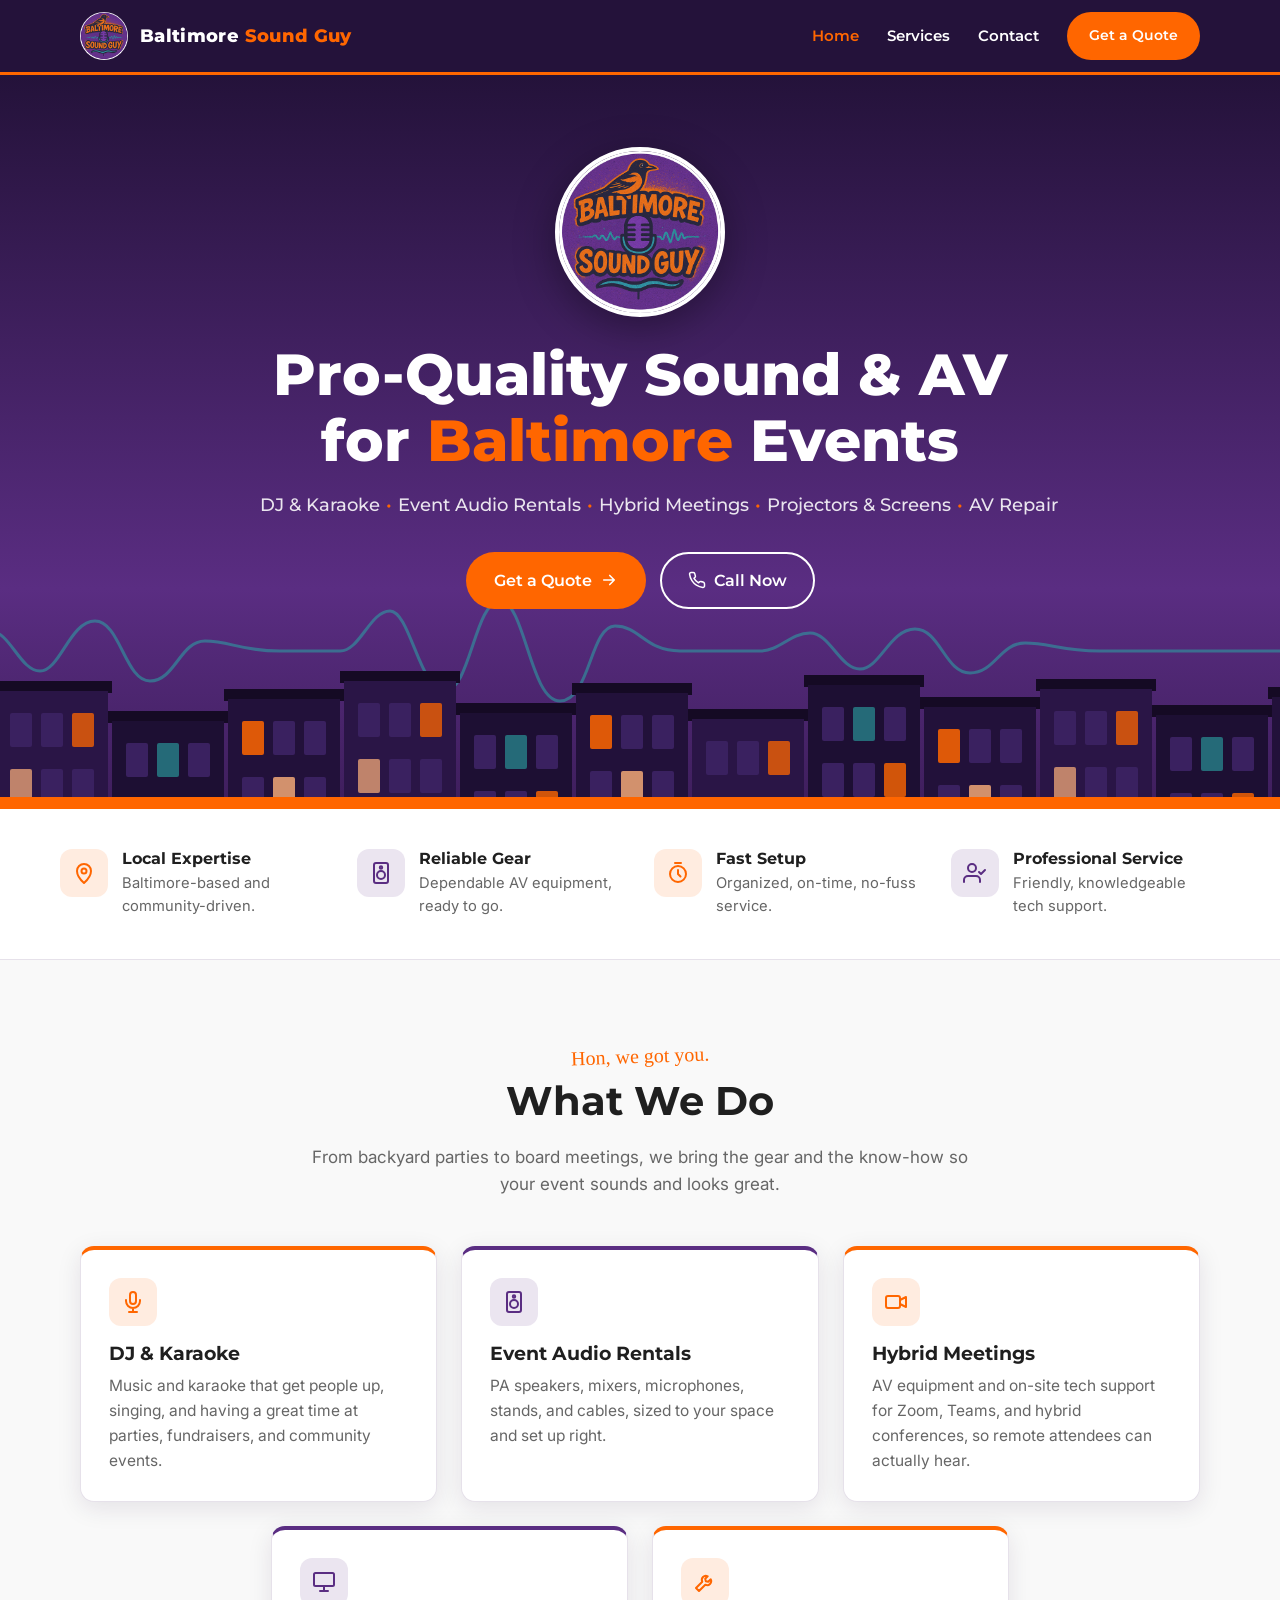
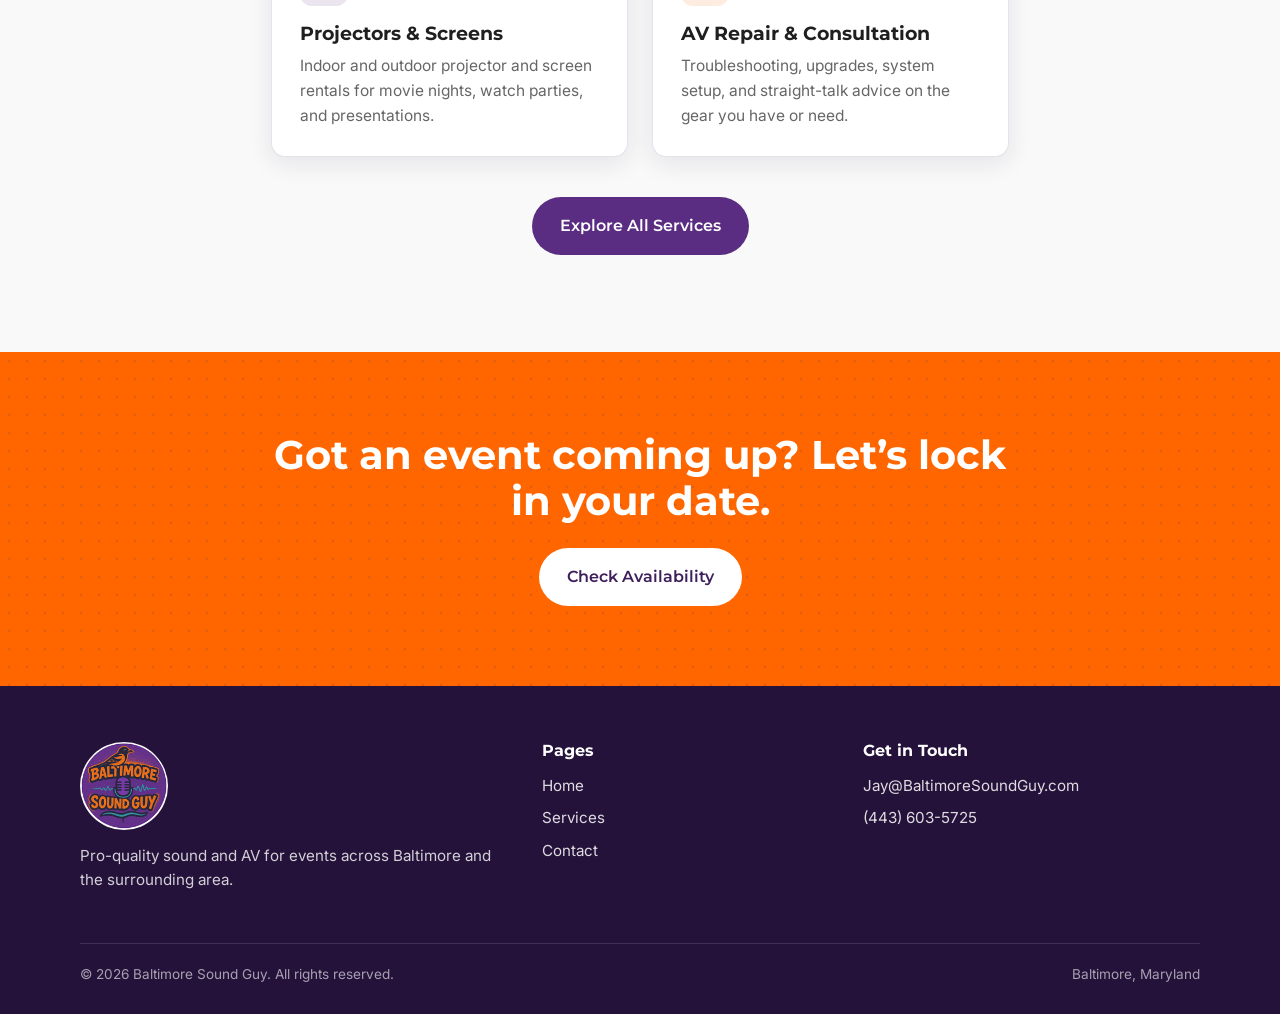
==== index.html @ 91a772a0 "First version of the site: Home, Services, and Contact pages" ====
<!doctype html>
<html lang="en">
<head>
  <meta charset="utf-8">
  <meta name="viewport" content="width=device-width, initial-scale=1">
  <title>Baltimore Sound Guy | DJ, Karaoke, Event Audio & AV Rentals in Baltimore</title>
  <meta name="description" content="Pro-quality sound and AV for Baltimore events: DJ and karaoke, PA and event audio rentals, hybrid meeting support, projector and screen rentals, and AV repair.">
  <link rel="icon" href="assets/images/favicon-64.png">
  <meta property="og:title" content="Baltimore Sound Guy">
  <meta property="og:description" content="Pro-quality sound and AV for Baltimore events.">
  <meta property="og:image" content="https://baltimoresoundguy.com/assets/images/logo-circle-512.png">
  <link rel="preconnect" href="https://fonts.googleapis.com">
  <link rel="preconnect" href="https://fonts.gstatic.com" crossorigin>
  <link href="https://fonts.googleapis.com/css2?family=Inter:wght@400;500;600&family=Montserrat:wght@500;600;700;800&family=Permanent+Marker&display=swap" rel="stylesheet">
  <link rel="stylesheet" href="assets/css/styles.css">
</head>
<body>
  <a class="skip-link" href="#main">Skip to content</a>

  <header class="site-header">
    <nav class="container nav" aria-label="Main">
      <a class="brand" href="index.html">
        <img src="assets/images/logo-circle-160.png" alt="" width="48" height="48">
        <span>Baltimore <b>Sound Guy</b></span>
      </a>
      <button class="nav-toggle" aria-label="Open menu" aria-expanded="false" aria-controls="nav-links">
        <svg viewBox="0 0 24 24" fill="none" stroke="currentColor" stroke-width="2" stroke-linecap="round"><path d="M4 6h16M4 12h16M4 18h16"/></svg>
      </button>
      <ul class="nav-links" id="nav-links">
        <li><a href="index.html" aria-current="page">Home</a></li>
        <li><a href="services.html">Services</a></li>
        <li><a href="contact.html">Contact</a></li>
        <li><a class="btn btn--orange" href="contact.html">Get a Quote</a></li>
      </ul>
    </nav>
  </header>

  <main id="main">

    <!-- ===== Section 1: Hero ===== -->
    <section class="hero">
      <div class="container hero__inner">
        <img class="hero__logo" src="assets/images/logo-circle-512.png" alt="Baltimore Sound Guy logo" width="170" height="170">
        <h1>Pro-Quality Sound &amp; AV for <em>Baltimore</em> Events</h1>
        <p class="hero__services">
          <span>DJ &amp; Karaoke</span><span class="dot">•</span><span>Event Audio Rentals</span><span class="dot">•</span><span>Hybrid Meetings</span><span class="dot">•</span><span>Projectors &amp; Screens</span><span class="dot">•</span><span>AV Repair</span>
        </p>
        <div class="hero__ctas">
          <a class="btn btn--orange" href="contact.html">Get a Quote
            <svg viewBox="0 0 24 24" fill="none" stroke="currentColor" stroke-width="2.2" stroke-linecap="round" stroke-linejoin="round"><path d="M5 12h14M13 6l6 6-6 6"/></svg>
          </a>
          <a class="btn btn--ghost" href="tel:+14436035725">
            <svg viewBox="0 0 24 24" fill="none" stroke="currentColor" stroke-width="2" stroke-linecap="round" stroke-linejoin="round"><path d="M22 16.9v3a2 2 0 0 1-2.2 2 19.8 19.8 0 0 1-8.6-3.1 19.5 19.5 0 0 1-6-6A19.8 19.8 0 0 1 2.1 4.2 2 2 0 0 1 4.1 2h3a2 2 0 0 1 2 1.7c.1.9.4 1.8.7 2.7a2 2 0 0 1-.5 2.1L8 9.8a16 16 0 0 0 6 6l1.3-1.3a2 2 0 0 1 2.1-.4c.9.3 1.8.6 2.7.7a2 2 0 0 1 1.7 2z"/></svg>
            Call Now
          </a>
        </div>
      </div>

      <!-- Baltimore rowhome skyline with a sound wave running over the rooftops -->
      <svg class="hero__skyline" viewBox="0 0 1440 230" preserveAspectRatio="xMidYMax slice" aria-hidden="true">
        <defs>
          <g id="rh-a">
            <rect x="-4" y="-10" width="120" height="12" fill="#150a24"/>
            <rect x="0" y="0" width="112" height="300" fill="#22113a"/>
            <rect x="14" y="22" width="22" height="34" rx="2" fill="#FF6600" opacity=".85"/>
            <rect x="45" y="22" width="22" height="34" rx="2" fill="#3a2160"/>
            <rect x="76" y="22" width="22" height="34" rx="2" fill="#3a2160"/>
            <rect x="14" y="78" width="22" height="34" rx="2" fill="#3a2160"/>
            <rect x="45" y="78" width="22" height="34" rx="2" fill="#FFB27A" opacity=".8"/>
            <rect x="76" y="78" width="22" height="34" rx="2" fill="#3a2160"/>
          </g>
          <g id="rh-b">
            <rect x="-4" y="-10" width="120" height="12" fill="#150a24"/>
            <rect x="0" y="0" width="112" height="300" fill="#2a1546"/>
            <rect x="14" y="22" width="22" height="34" rx="2" fill="#3a2160"/>
            <rect x="45" y="22" width="22" height="34" rx="2" fill="#3a2160"/>
            <rect x="76" y="22" width="22" height="34" rx="2" fill="#FF6600" opacity=".75"/>
            <rect x="14" y="78" width="22" height="34" rx="2" fill="#FFB27A" opacity=".7"/>
            <rect x="45" y="78" width="22" height="34" rx="2" fill="#3a2160"/>
            <rect x="76" y="78" width="22" height="34" rx="2" fill="#3a2160"/>
          </g>
          <g id="rh-c">
            <rect x="-4" y="-10" width="120" height="12" fill="#150a24"/>
            <rect x="0" y="0" width="112" height="300" fill="#1d0f33"/>
            <rect x="14" y="22" width="22" height="34" rx="2" fill="#3a2160"/>
            <rect x="45" y="22" width="22" height="34" rx="2" fill="#2BA6A6" opacity=".6"/>
            <rect x="76" y="22" width="22" height="34" rx="2" fill="#3a2160"/>
            <rect x="14" y="78" width="22" height="34" rx="2" fill="#3a2160"/>
            <rect x="45" y="78" width="22" height="34" rx="2" fill="#3a2160"/>
            <rect x="76" y="78" width="22" height="34" rx="2" fill="#FF6600" opacity=".8"/>
          </g>
        </defs>

        <!-- sound wave -->
        <path d="M0 70 C40 70 50 50 70 50 S100 90 120 90 S150 40 175 40 S205 100 230 100 S260 60 285 60 S320 70 360 70 L420 70 C440 70 450 30 470 30 S500 110 525 110 S555 20 580 20 S610 120 640 120 S670 45 695 45 S725 70 760 70 L840 70 C860 70 870 52 890 52 S920 88 940 88 S970 48 995 48 S1025 92 1050 92 S1080 62 1105 62 S1140 70 1180 70 L1440 70"
              fill="none" stroke="#2BA6A6" stroke-width="3" stroke-linecap="round" opacity=".55"/>

        <use href="#rh-a" x="-40" y="128"/>
        <use href="#rh-b" x="76" y="110"/>
        <use href="#rh-c" x="192" y="140"/>
        <use href="#rh-a" x="308" y="118"/>
        <use href="#rh-b" x="424" y="100"/>
        <use href="#rh-c" x="540" y="132"/>
        <use href="#rh-a" x="656" y="112"/>
        <use href="#rh-b" x="772" y="138"/>
        <use href="#rh-c" x="888" y="104"/>
        <use href="#rh-a" x="1004" y="126"/>
        <use href="#rh-b" x="1120" y="108"/>
        <use href="#rh-c" x="1236" y="134"/>
        <use href="#rh-a" x="1352" y="116"/>

        <!-- sidewalk -->
        <rect x="0" y="216" width="1440" height="14" fill="#FF6600"/>
      </svg>
    </section>

    <!-- ===== Section 2: Trust bar ===== -->
    <section class="trust" aria-label="Why Baltimore Sound Guy">
      <div class="container trust__grid">
        <div class="trust__item">
          <div class="icon-badge">
            <svg viewBox="0 0 24 24" fill="none" stroke="currentColor" stroke-width="2" stroke-linecap="round" stroke-linejoin="round"><path d="M12 22s7-6.2 7-12a7 7 0 1 0-14 0c0 5.8 7 12 7 12z"/><circle cx="12" cy="10" r="2.5"/></svg>
          </div>
          <div>
            <h3>Local Expertise</h3>
            <p>Baltimore-based and community-driven.</p>
          </div>
        </div>
        <div class="trust__item">
          <div class="icon-badge icon-badge--purple">
            <svg viewBox="0 0 24 24" fill="none" stroke="currentColor" stroke-width="2" stroke-linecap="round" stroke-linejoin="round"><rect x="5" y="2" width="14" height="20" rx="2"/><circle cx="12" cy="14" r="4"/><circle cx="12" cy="6.5" r="1.2"/></svg>
          </div>
          <div>
            <h3>Reliable Gear</h3>
            <p>Dependable AV equipment, ready to go.</p>
          </div>
        </div>
        <div class="trust__item">
          <div class="icon-badge">
            <svg viewBox="0 0 24 24" fill="none" stroke="currentColor" stroke-width="2" stroke-linecap="round" stroke-linejoin="round"><circle cx="12" cy="13" r="8"/><path d="M12 9v4l2.5 2.5M9 2h6"/></svg>
          </div>
          <div>
            <h3>Fast Setup</h3>
            <p>Organized, on-time, no-fuss service.</p>
          </div>
        </div>
        <div class="trust__item">
          <div class="icon-badge icon-badge--purple">
            <svg viewBox="0 0 24 24" fill="none" stroke="currentColor" stroke-width="2" stroke-linecap="round" stroke-linejoin="round"><path d="M17 21v-2a4 4 0 0 0-4-4H5a4 4 0 0 0-4 4v2"/><circle cx="9" cy="7" r="4"/><path d="M16 11l2 2 4-4"/></svg>
          </div>
          <div>
            <h3>Professional Service</h3>
            <p>Friendly, knowledgeable tech support.</p>
          </div>
        </div>
      </div>
    </section>

    <!-- ===== Section 3: Services preview ===== -->
    <section class="section">
      <div class="container">
        <div class="section-head">
          <span class="tag">Hon, we got you.</span>
          <h2>What We Do</h2>
          <p>From backyard parties to board meetings, we bring the gear and the know-how so your event sounds and looks great.</p>
        </div>

        <div class="cards">
          <article class="card">
            <div class="icon-badge">
              <svg viewBox="0 0 24 24" fill="none" stroke="currentColor" stroke-width="2" stroke-linecap="round" stroke-linejoin="round"><rect x="9" y="2" width="6" height="12" rx="3"/><path d="M5 10v1a7 7 0 0 0 14 0v-1M12 18v4M8 22h8"/></svg>
            </div>
            <h3>DJ &amp; Karaoke</h3>
            <p>Music and karaoke that get people up, singing, and having a great time at parties, fundraisers, and community events.</p>
          </article>
          <article class="card">
            <div class="icon-badge icon-badge--purple">
              <svg viewBox="0 0 24 24" fill="none" stroke="currentColor" stroke-width="2" stroke-linecap="round" stroke-linejoin="round"><rect x="5" y="2" width="14" height="20" rx="2"/><circle cx="12" cy="14" r="4"/><circle cx="12" cy="6.5" r="1.2"/></svg>
            </div>
            <h3>Event Audio Rentals</h3>
            <p>PA speakers, mixers, microphones, stands, and cables, sized to your space and set up right.</p>
          </article>
          <article class="card">
            <div class="icon-badge">
              <svg viewBox="0 0 24 24" fill="none" stroke="currentColor" stroke-width="2" stroke-linecap="round" stroke-linejoin="round"><rect x="2" y="6" width="14" height="12" rx="2"/><path d="M16 10l6-3v10l-6-3"/></svg>
            </div>
            <h3>Hybrid Meetings</h3>
            <p>AV equipment and on-site tech support for Zoom, Teams, and hybrid conferences, so remote attendees can actually hear.</p>
          </article>
          <article class="card">
            <div class="icon-badge icon-badge--purple">
              <svg viewBox="0 0 24 24" fill="none" stroke="currentColor" stroke-width="2" stroke-linecap="round" stroke-linejoin="round"><rect x="2" y="3" width="20" height="13" rx="1.5"/><path d="M12 16v5M8 21h8"/></svg>
            </div>
            <h3>Projectors &amp; Screens</h3>
            <p>Indoor and outdoor projector and screen rentals for movie nights, watch parties, and presentations.</p>
          </article>
          <article class="card">
            <div class="icon-badge">
              <svg viewBox="0 0 24 24" fill="none" stroke="currentColor" stroke-width="2" stroke-linecap="round" stroke-linejoin="round"><path d="M14.7 6.3a4 4 0 0 0-5.4 5.4L3 18l3 3 6.3-6.3a4 4 0 0 0 5.4-5.4l-2.5 2.5-2.4-.6-.6-2.4z"/></svg>
            </div>
            <h3>AV Repair &amp; Consultation</h3>
            <p>Troubleshooting, upgrades, system setup, and straight-talk advice on the gear you have or need.</p>
          </article>
        </div>

        <p class="center mt-40">
          <a class="btn btn--purple" href="services.html">Explore All Services</a>
        </p>
      </div>
    </section>

    <!--
      ===== Section 4: Portfolio highlights ("Recent Setups") =====
      Hidden until real event photos are available (backyard movie night,
      hybrid conference, karaoke night).

      ===== Section 5: Testimonials ("What Our Clients Say") =====
      Hidden until genuine customer reviews are collected, with permission.
    -->

    <!-- ===== Section 6: Call to action ===== -->
    <section class="cta-band section">
      <div class="container">
        <h2>Got an event coming up? Let’s lock in your date.</h2>
        <a class="btn btn--white" href="contact.html">Check Availability</a>
      </div>
    </section>

  </main>

  <!-- ===== Section 7: Footer ===== -->
  <footer class="site-footer">
    <div class="container">
      <div class="footer-grid">
        <div class="footer-brand">
          <img src="assets/images/logo-circle-160.png" alt="Baltimore Sound Guy logo" width="88" height="88">
          <p>Pro-quality sound and AV for events across Baltimore and the surrounding area.</p>
        </div>
        <div>
          <h4>Pages</h4>
          <ul>
            <li><a href="index.html">Home</a></li>
            <li><a href="services.html">Services</a></li>
            <li><a href="contact.html">Contact</a></li>
          </ul>
        </div>
        <div>
          <h4>Get in Touch</h4>
          <ul>
            <li><a href="mailto:Jay@BaltimoreSoundGuy.com">Jay@BaltimoreSoundGuy.com</a></li>
            <li><a href="tel:+14436035725">(443) 603-5725</a></li>
            <!-- TODO: add Facebook page link once confirmed -->
          </ul>
        </div>
      </div>
      <div class="footer-bottom">
        <span>© <span data-year>2026</span> Baltimore Sound Guy. All rights reserved.</span>
        <span>Baltimore, Maryland</span>
      </div>
    </div>
  </footer>

  <script src="assets/js/main.js"></script>
</body>
</html>
---- assets/css/styles.css ----
/* ==========================================================================
   Baltimore Sound Guy — site styles
   Colors and fonts come from the brand brief. Change them here, once.
   ========================================================================== */

:root {
  --orange: #FF6600;
  --orange-dark: #D95500;
  --purple: #5A2D82;
  --purple-dark: #3E1E5C;
  --purple-deep: #24123A;
  --teal: #2BA6A6;           /* accent pulled from the logo's sound waves */
  --charcoal: #1F1F1F;
  --offwhite: #F9F9F9;
  --gray: #666666;
  --line: #E6E1EA;
  --white: #FFFFFF;

  --font-head: "Montserrat", system-ui, sans-serif;
  --font-body: "Inter", system-ui, sans-serif;
  --font-tag: "Permanent Marker", "Comic Sans MS", cursive; /* graffiti accent — use sparingly */

  --radius: 14px;
  --shadow: 0 6px 24px rgba(36, 18, 58, 0.10);
  --max: 1160px;
}

*,
*::before,
*::after { box-sizing: border-box; }

html { scroll-behavior: smooth; }

body {
  margin: 0;
  font-family: var(--font-body);
  font-size: 17px;
  line-height: 1.6;
  color: var(--charcoal);
  background: var(--offwhite);
}

img { max-width: 100%; display: block; }

a { color: var(--purple); }
a:hover { color: var(--orange-dark); }

h1, h2, h3, h4 {
  font-family: var(--font-head);
  font-weight: 700;
  line-height: 1.15;
  margin: 0 0 0.5em;
}

h2 { font-size: clamp(1.8rem, 3.5vw, 2.5rem); }
h3 { font-size: 1.2rem; }

p { margin: 0 0 1em; }

.container {
  width: 100%;
  max-width: var(--max);
  margin: 0 auto;
  padding: 0 20px;
}

.section { padding: 80px 0; }
.section--tight { padding: 56px 0; }
.section--white { background: var(--white); }

.section-head {
  text-align: center;
  max-width: 680px;
  margin: 0 auto 48px;
}
.section-head p { color: var(--gray); }

.tag {
  font-family: var(--font-tag);
  color: var(--orange);
  font-size: 1.25rem;
  display: inline-block;
  transform: rotate(-2deg);
  margin-bottom: 6px;
}

.skip-link {
  position: absolute;
  left: -999px;
  top: 8px;
  background: var(--white);
  padding: 8px 14px;
  z-index: 100;
}
.skip-link:focus { left: 8px; }

/* ---------- Buttons ---------- */

.btn {
  display: inline-flex;
  align-items: center;
  gap: 8px;
  font-family: var(--font-head);
  font-weight: 600;
  font-size: 1rem;
  text-decoration: none;
  padding: 14px 26px;
  border-radius: 999px;
  border: 2px solid transparent;
  cursor: pointer;
  transition: transform 0.15s ease, background 0.15s ease, color 0.15s ease;
}
.btn:hover { transform: translateY(-2px); }
.btn svg { width: 18px; height: 18px; }

.btn--orange { background: var(--orange); color: var(--white); }
.btn--orange:hover { background: var(--orange-dark); color: var(--white); }

.btn--ghost { border-color: var(--white); color: var(--white); }
.btn--ghost:hover { background: var(--white); color: var(--purple-dark); }

.btn--purple { background: var(--purple); color: var(--white); }
.btn--purple:hover { background: var(--purple-dark); color: var(--white); }

.btn--white { background: var(--white); color: var(--purple-dark); }
.btn--white:hover { background: var(--offwhite); color: var(--orange-dark); }

/* ---------- Header / nav ---------- */

.site-header {
  position: sticky;
  top: 0;
  z-index: 50;
  background: var(--purple-deep);
  border-bottom: 3px solid var(--orange);
}

.nav {
  display: flex;
  align-items: center;
  justify-content: space-between;
  height: 72px;
}

.brand {
  display: flex;
  align-items: center;
  gap: 12px;
  text-decoration: none;
  color: var(--white);
  font-family: var(--font-head);
  font-weight: 800;
  font-size: 1.1rem;
  letter-spacing: 0.02em;
}
.brand img { width: 48px; height: 48px; border-radius: 50%; }
.brand span b { color: var(--orange); font-weight: 800; }
.brand:hover { color: var(--white); }

.nav-links {
  display: flex;
  align-items: center;
  gap: 28px;
  list-style: none;
  margin: 0;
  padding: 0;
}
.nav-links a {
  color: var(--white);
  text-decoration: none;
  font-family: var(--font-head);
  font-weight: 600;
  font-size: 0.95rem;
}
.nav-links a:hover,
.nav-links a[aria-current="page"] { color: var(--orange); }
.nav-links .btn { padding: 10px 20px; font-size: 0.9rem; }
.nav-links .btn:hover { color: var(--white); }

.nav-toggle {
  display: none;
  background: none;
  border: 0;
  color: var(--white);
  cursor: pointer;
  padding: 8px;
}
.nav-toggle svg { width: 28px; height: 28px; }

@media (max-width: 860px) {
  .nav-toggle { display: block; }
  .nav-links {
    display: none;
    position: absolute;
    top: 75px;
    left: 0;
    right: 0;
    flex-direction: column;
    gap: 0;
    background: var(--purple-deep);
    padding: 8px 20px 20px;
    border-bottom: 3px solid var(--orange);
  }
  .nav-links.open { display: flex; }
  .nav-links li { width: 100%; }
  .nav-links a { display: block; padding: 14px 0; border-bottom: 1px solid rgba(255,255,255,0.08); }
  .nav-links .btn { margin-top: 12px; justify-content: center; border-bottom: 0; }
}

/* ---------- Hero ---------- */

.hero {
  position: relative;
  overflow: hidden;
  color: var(--white);
  text-align: center;
  background: linear-gradient(180deg, var(--purple-deep) 0%, var(--purple) 70%, var(--purple-dark) 100%);
  padding: 72px 0 0;
}

.hero__inner { position: relative; z-index: 2; padding-bottom: 200px; }

.hero__logo {
  width: 170px;
  height: 170px;
  margin: 0 auto 24px;
  border-radius: 50%;
  border: 4px solid var(--white);
  box-shadow: 0 10px 40px rgba(0,0,0,0.35);
}

.hero h1 {
  font-size: clamp(2.1rem, 5.5vw, 3.6rem);
  font-weight: 800;
  max-width: 820px;
  margin: 0 auto 18px;
}
.hero h1 em { font-style: normal; color: var(--orange); }

.hero__services {
  font-family: var(--font-head);
  font-weight: 500;
  font-size: clamp(0.95rem, 2vw, 1.1rem);
  color: rgba(255,255,255,0.88);
  max-width: 760px;
  margin: 0 auto 32px;
}
.hero__services span { white-space: nowrap; }
.hero__services .dot { color: var(--orange); padding: 0 6px; }

.hero__ctas { display: flex; gap: 14px; justify-content: center; flex-wrap: wrap; }

.hero__skyline {
  position: absolute;
  left: 0;
  right: 0;
  bottom: -2px;
  width: 100%;
  height: 230px;
  z-index: 1;
}

@media (max-width: 600px) {
  .hero { padding-top: 48px; }
  .hero__logo { width: 130px; height: 130px; }
  .hero__inner { padding-bottom: 150px; }
  .hero__skyline { height: 160px; }
}

/* ---------- Trust bar ---------- */

.trust {
  background: var(--white);
  border-bottom: 1px solid var(--line);
}
.trust__grid {
  display: grid;
  grid-template-columns: repeat(4, 1fr);
  gap: 28px;
  padding: 40px 0;
}
.trust__item { display: flex; gap: 14px; align-items: flex-start; }
.trust__item h3 { font-size: 1.02rem; margin-bottom: 4px; }
.trust__item p { font-size: 0.92rem; color: var(--gray); margin: 0; }

.icon-badge {
  flex: none;
  width: 48px;
  height: 48px;
  border-radius: 12px;
  display: grid;
  place-items: center;
  background: rgba(255, 102, 0, 0.12);
  color: var(--orange);
}
.icon-badge svg { width: 24px; height: 24px; }
.icon-badge--purple { background: rgba(90, 45, 130, 0.12); color: var(--purple); }

@media (max-width: 900px) { .trust__grid { grid-template-columns: repeat(2, 1fr); } }
@media (max-width: 520px) { .trust__grid { grid-template-columns: 1fr; gap: 22px; } }

/* ---------- Service cards ---------- */

.cards {
  display: grid;
  grid-template-columns: repeat(6, 1fr);
  gap: 24px;
}
.card {
  grid-column: span 2;
  background: var(--white);
  border: 1px solid var(--line);
  border-radius: var(--radius);
  padding: 28px;
  box-shadow: var(--shadow);
  border-top: 4px solid var(--orange);
  transition: transform 0.15s ease;
}
.card:nth-child(even) { border-top-color: var(--purple); }
.card:hover { transform: translateY(-4px); }
/* five cards: center the bottom two on desktop */
.card:nth-child(4) { grid-column: 2 / span 2; }
.card .icon-badge { margin-bottom: 16px; }
.card p { color: var(--gray); margin: 0; font-size: 0.97rem; }

@media (max-width: 900px) {
  .cards { grid-template-columns: repeat(2, 1fr); }
  .card, .card:nth-child(4) { grid-column: auto; }
  .card:nth-child(5) { grid-column: 1 / -1; }
}
@media (max-width: 600px) {
  .cards { grid-template-columns: 1fr; }
}

.center { text-align: center; }
.mt-40 { margin-top: 40px; }

/* ---------- CTA band ---------- */

.cta-band {
  background: var(--orange);
  color: var(--white);
  text-align: center;
  position: relative;
  overflow: hidden;
}
.cta-band::before {
  /* subtle spray-paint speckle */
  content: "";
  position: absolute;
  inset: 0;
  background-image: radial-gradient(rgba(90,45,130,0.18) 1.5px, transparent 1.6px);
  background-size: 18px 18px;
  pointer-events: none;
}
.cta-band .container { position: relative; }
.cta-band h2 { max-width: 760px; margin: 0 auto 24px; }

/* ---------- Page header (inner pages) ---------- */

.page-head {
  background: linear-gradient(135deg, var(--purple-deep), var(--purple));
  color: var(--white);
  padding: 64px 0 56px;
  text-align: center;
}
.page-head h1 { font-size: clamp(2rem, 5vw, 3rem); font-weight: 800; }
.page-head p { color: rgba(255,255,255,0.85); max-width: 640px; margin: 0 auto; }

/* ---------- Services page ---------- */

.service-detail {
  display: grid;
  grid-template-columns: 72px 1fr;
  gap: 24px;
  background: var(--white);
  border: 1px solid var(--line);
  border-radius: var(--radius);
  padding: 32px;
  margin-bottom: 24px;
  box-shadow: var(--shadow);
  scroll-margin-top: 96px;
}
.service-detail .icon-badge { width: 72px; height: 72px; border-radius: 18px; }
.service-detail .icon-badge svg { width: 34px; height: 34px; }
.service-detail h2 { font-size: 1.6rem; }
.service-detail ul { margin: 0 0 1em; padding-left: 1.2em; color: var(--gray); }
.service-detail li { margin-bottom: 4px; }
.service-detail .good-for { font-size: 0.95rem; color: var(--gray); margin: 0; }
.service-detail .good-for b { color: var(--charcoal); }

@media (max-width: 600px) {
  .service-detail { grid-template-columns: 1fr; padding: 24px; }
}

/* ---------- Contact page ---------- */

.contact-grid {
  display: grid;
  grid-template-columns: 1.4fr 1fr;
  gap: 32px;
  align-items: start;
}
.contact-grid > * { min-width: 0; }
@media (max-width: 860px) { .contact-grid { grid-template-columns: minmax(0, 1fr); } }
@media (max-width: 520px) { .panel { padding: 22px; } }

.panel {
  background: var(--white);
  border: 1px solid var(--line);
  border-radius: var(--radius);
  padding: 32px;
  box-shadow: var(--shadow);
}

.form-row { display: grid; grid-template-columns: minmax(0, 1fr) minmax(0, 1fr); gap: 16px; }
@media (max-width: 600px) { .form-row { grid-template-columns: minmax(0, 1fr); } }

.field { margin-bottom: 18px; }
.field label {
  display: block;
  font-family: var(--font-head);
  font-weight: 600;
  font-size: 0.92rem;
  margin-bottom: 6px;
}
.field .opt { font-weight: 400; color: var(--gray); }
.field input,
.field select,
.field textarea {
  width: 100%;
  font: inherit;
  font-size: 1rem;
  padding: 12px 14px;
  border: 1.5px solid var(--line);
  border-radius: 10px;
  background: var(--offwhite);
  color: var(--charcoal);
}
.field input:focus,
.field select:focus,
.field textarea:focus {
  outline: none;
  border-color: var(--purple);
  background: var(--white);
}
.field textarea { min-height: 130px; resize: vertical; }

.checks { display: grid; grid-template-columns: 1fr 1fr; gap: 8px 16px; }
.checks label { font-family: var(--font-body); font-weight: 400; display: flex; gap: 8px; align-items: center; margin: 0; }
.checks input { width: auto; }
@media (max-width: 520px) { .checks { grid-template-columns: 1fr; } }

.form-note { font-size: 0.88rem; color: var(--gray); margin-top: 12px; }
.form-status { margin-top: 14px; font-weight: 600; }
.form-status.ok { color: #1B7F4B; }
.form-status.err { color: #B3261E; }

.contact-list { list-style: none; padding: 0; margin: 0 0 24px; }
.contact-list li { display: flex; gap: 14px; align-items: center; margin-bottom: 18px; }
.contact-list a { font-weight: 600; text-decoration: none; }
.contact-list small { display: block; color: var(--gray); font-size: 0.85rem; }

/* ---------- Footer ---------- */

.site-footer {
  background: var(--purple-deep);
  color: rgba(255,255,255,0.8);
  padding: 56px 0 28px;
  font-size: 0.95rem;
}
.footer-grid {
  display: grid;
  grid-template-columns: 1.5fr 1fr 1.2fr;
  gap: 40px;
  margin-bottom: 36px;
}
.footer-brand img { width: 88px; height: 88px; margin-bottom: 14px; border-radius: 50%; }
.site-footer h4 { color: var(--white); font-size: 1rem; margin-bottom: 14px; }
.site-footer ul { list-style: none; padding: 0; margin: 0; }
.site-footer li { margin-bottom: 8px; }
.site-footer a { color: rgba(255,255,255,0.85); text-decoration: none; }
.site-footer a:hover { color: var(--orange); }
.footer-bottom {
  border-top: 1px solid rgba(255,255,255,0.12);
  padding-top: 20px;
  font-size: 0.85rem;
  color: rgba(255,255,255,0.6);
  display: flex;
  justify-content: space-between;
  flex-wrap: wrap;
  gap: 8px;
}
@media (max-width: 760px) { .footer-grid { grid-template-columns: 1fr; gap: 28px; } }
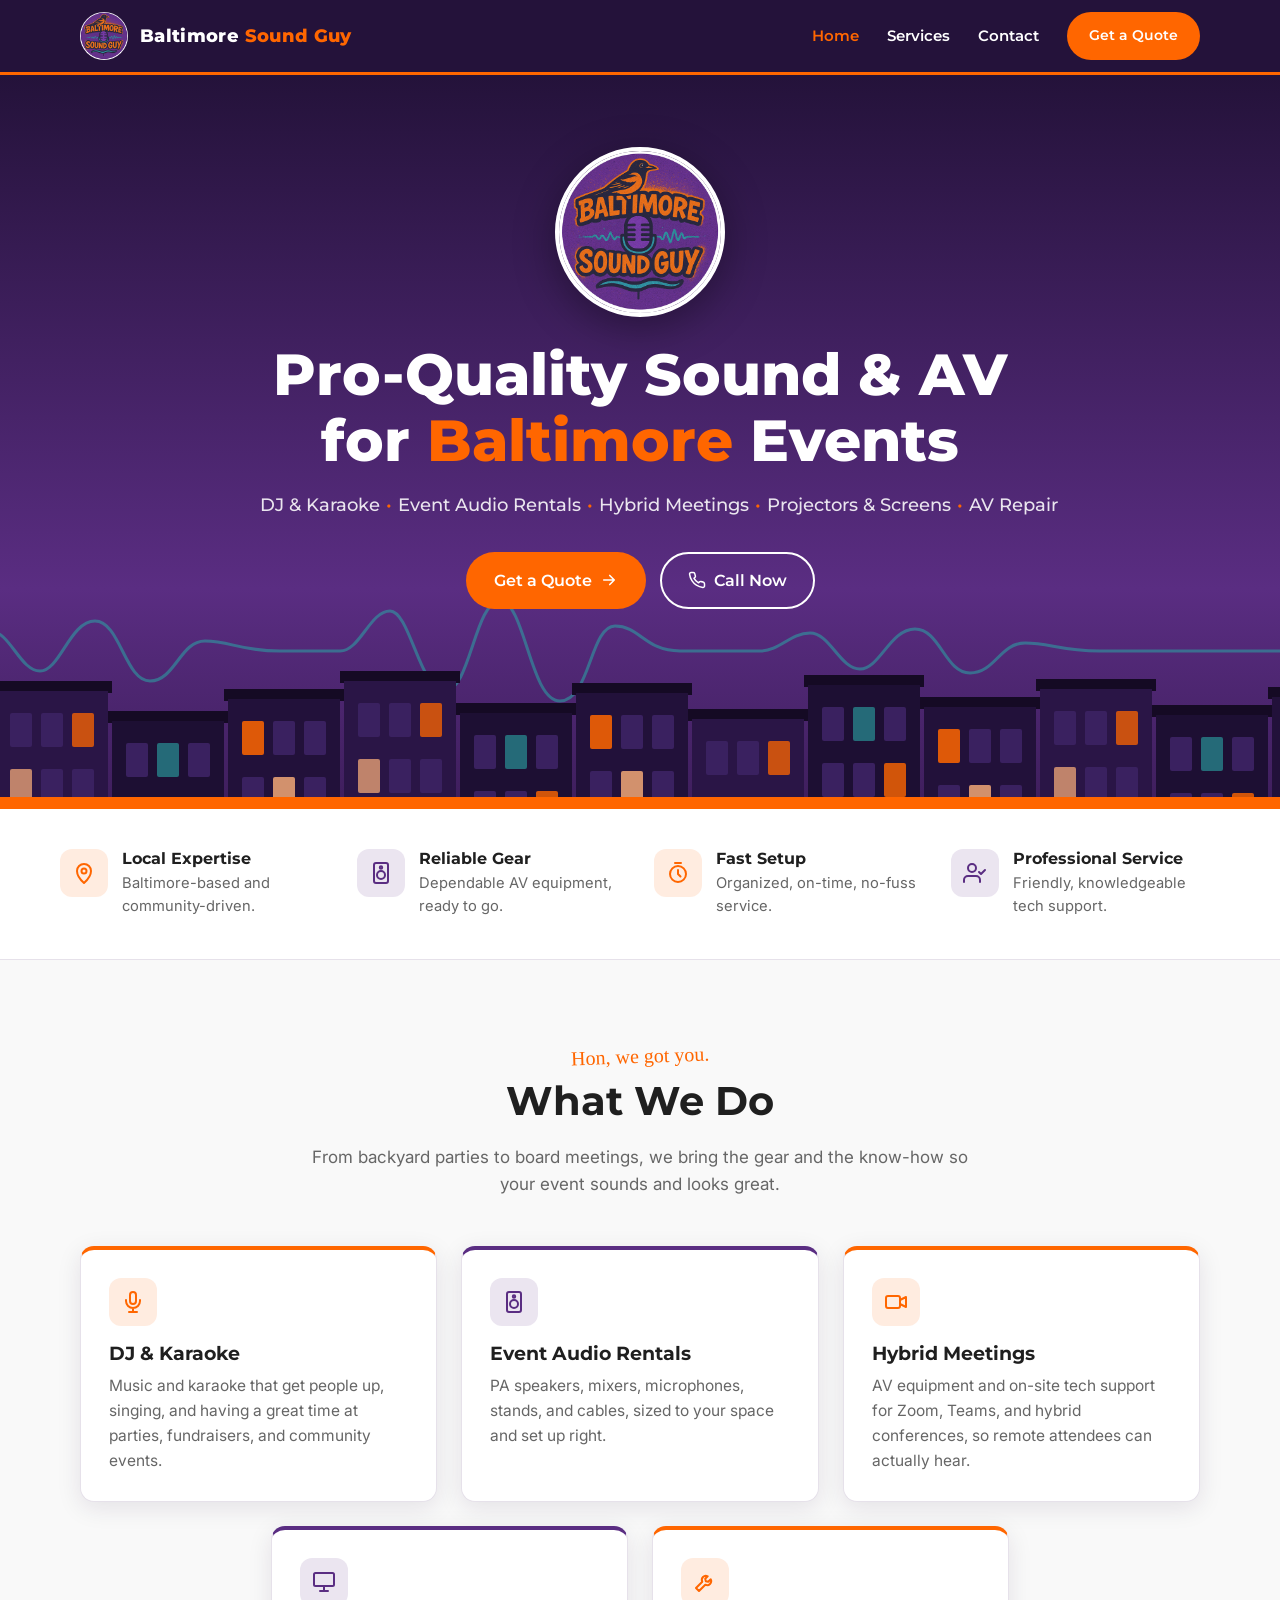
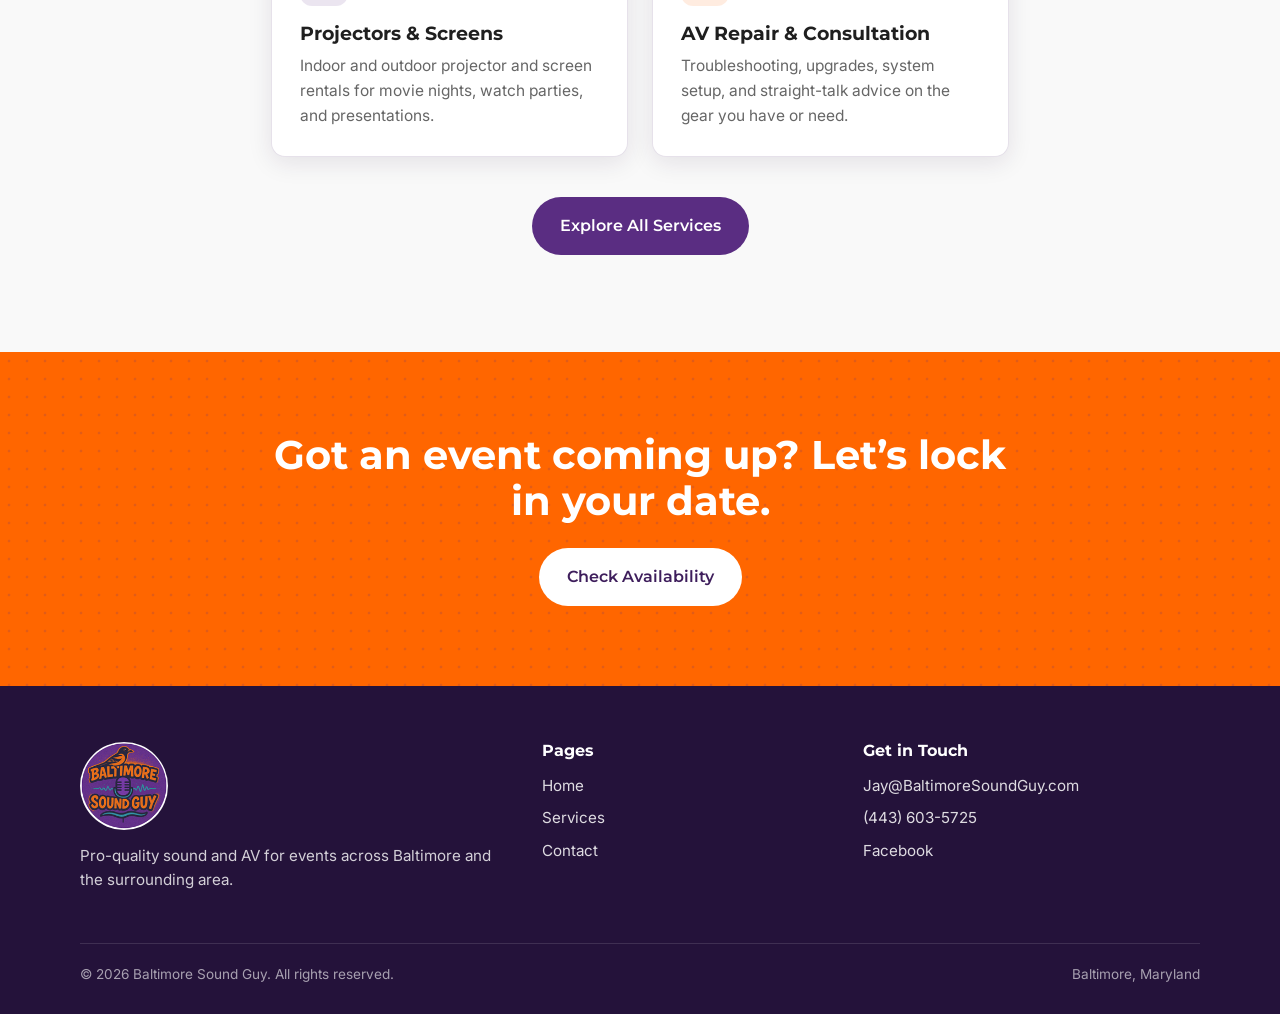
==== commit aa9e8d8b: "Add Facebook link to footer" ====
--- a/index.html
+++ b/index.html
@@ -249,7 +249,7 @@
           <ul>
             <li><a href="mailto:Jay@BaltimoreSoundGuy.com">Jay@BaltimoreSoundGuy.com</a></li>
             <li><a href="tel:+14436035725">(443) 603-5725</a></li>
-            <!-- TODO: add Facebook page link once confirmed -->
+            <li><a href="https://www.facebook.com/baltimoresoundguy" target="_blank" rel="noopener">Facebook</a></li>
           </ul>
         </div>
       </div>
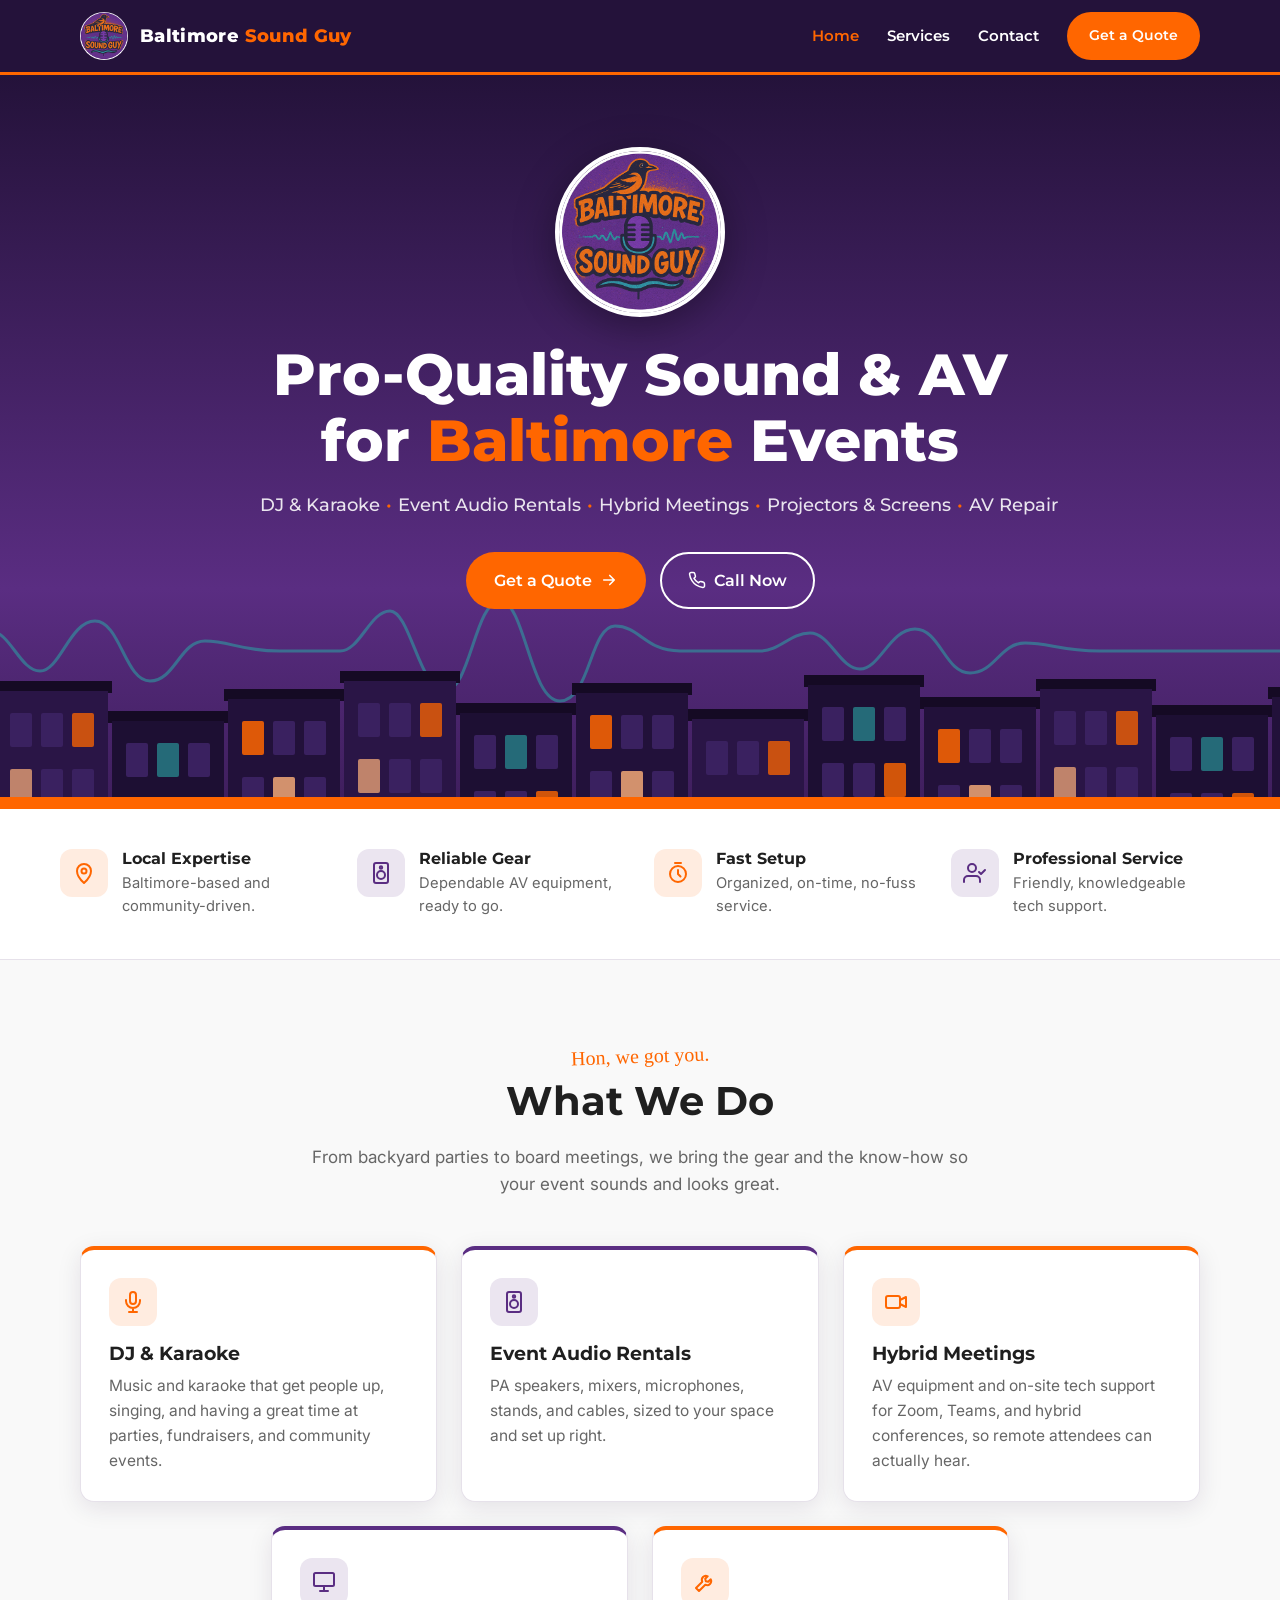
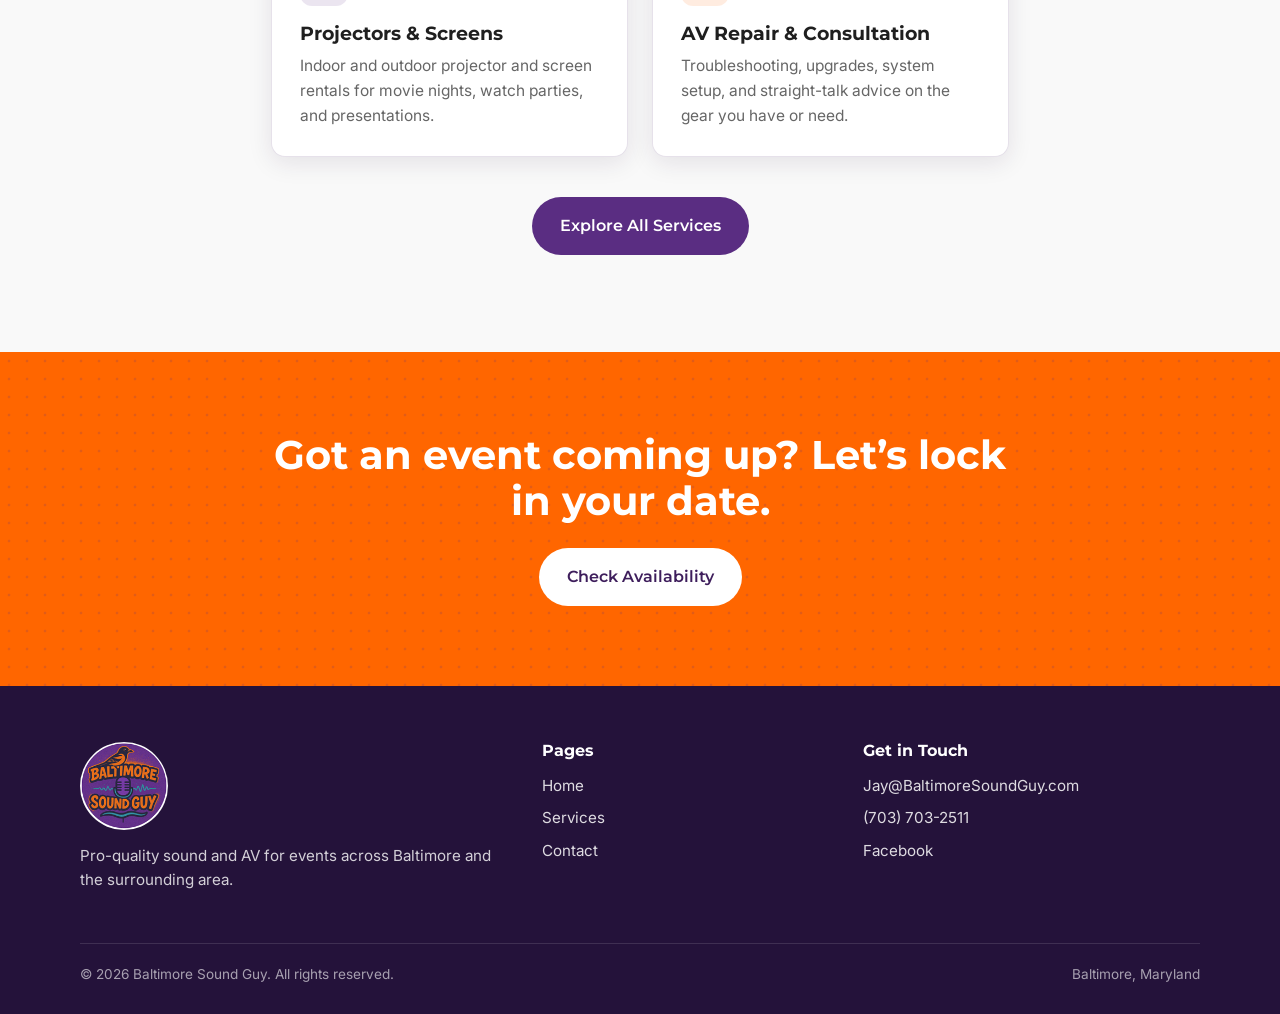
==== commit 4ac36d7c: "Use business phone number (703) 703-2511" ====
--- a/index.html
+++ b/index.html
@@ -49,7 +49,7 @@
           <a class="btn btn--orange" href="contact.html">Get a Quote
             <svg viewBox="0 0 24 24" fill="none" stroke="currentColor" stroke-width="2.2" stroke-linecap="round" stroke-linejoin="round"><path d="M5 12h14M13 6l6 6-6 6"/></svg>
           </a>
-          <a class="btn btn--ghost" href="tel:+14436035725">
+          <a class="btn btn--ghost" href="tel:+17037032511">
             <svg viewBox="0 0 24 24" fill="none" stroke="currentColor" stroke-width="2" stroke-linecap="round" stroke-linejoin="round"><path d="M22 16.9v3a2 2 0 0 1-2.2 2 19.8 19.8 0 0 1-8.6-3.1 19.5 19.5 0 0 1-6-6A19.8 19.8 0 0 1 2.1 4.2 2 2 0 0 1 4.1 2h3a2 2 0 0 1 2 1.7c.1.9.4 1.8.7 2.7a2 2 0 0 1-.5 2.1L8 9.8a16 16 0 0 0 6 6l1.3-1.3a2 2 0 0 1 2.1-.4c.9.3 1.8.6 2.7.7a2 2 0 0 1 1.7 2z"/></svg>
             Call Now
           </a>
@@ -248,7 +248,7 @@
           <h4>Get in Touch</h4>
           <ul>
             <li><a href="mailto:Jay@BaltimoreSoundGuy.com">Jay@BaltimoreSoundGuy.com</a></li>
-            <li><a href="tel:+14436035725">(443) 603-5725</a></li>
+            <li><a href="tel:+17037032511">(703) 703-2511</a></li>
             <li><a href="https://www.facebook.com/baltimoresoundguy" target="_blank" rel="noopener">Facebook</a></li>
           </ul>
         </div>
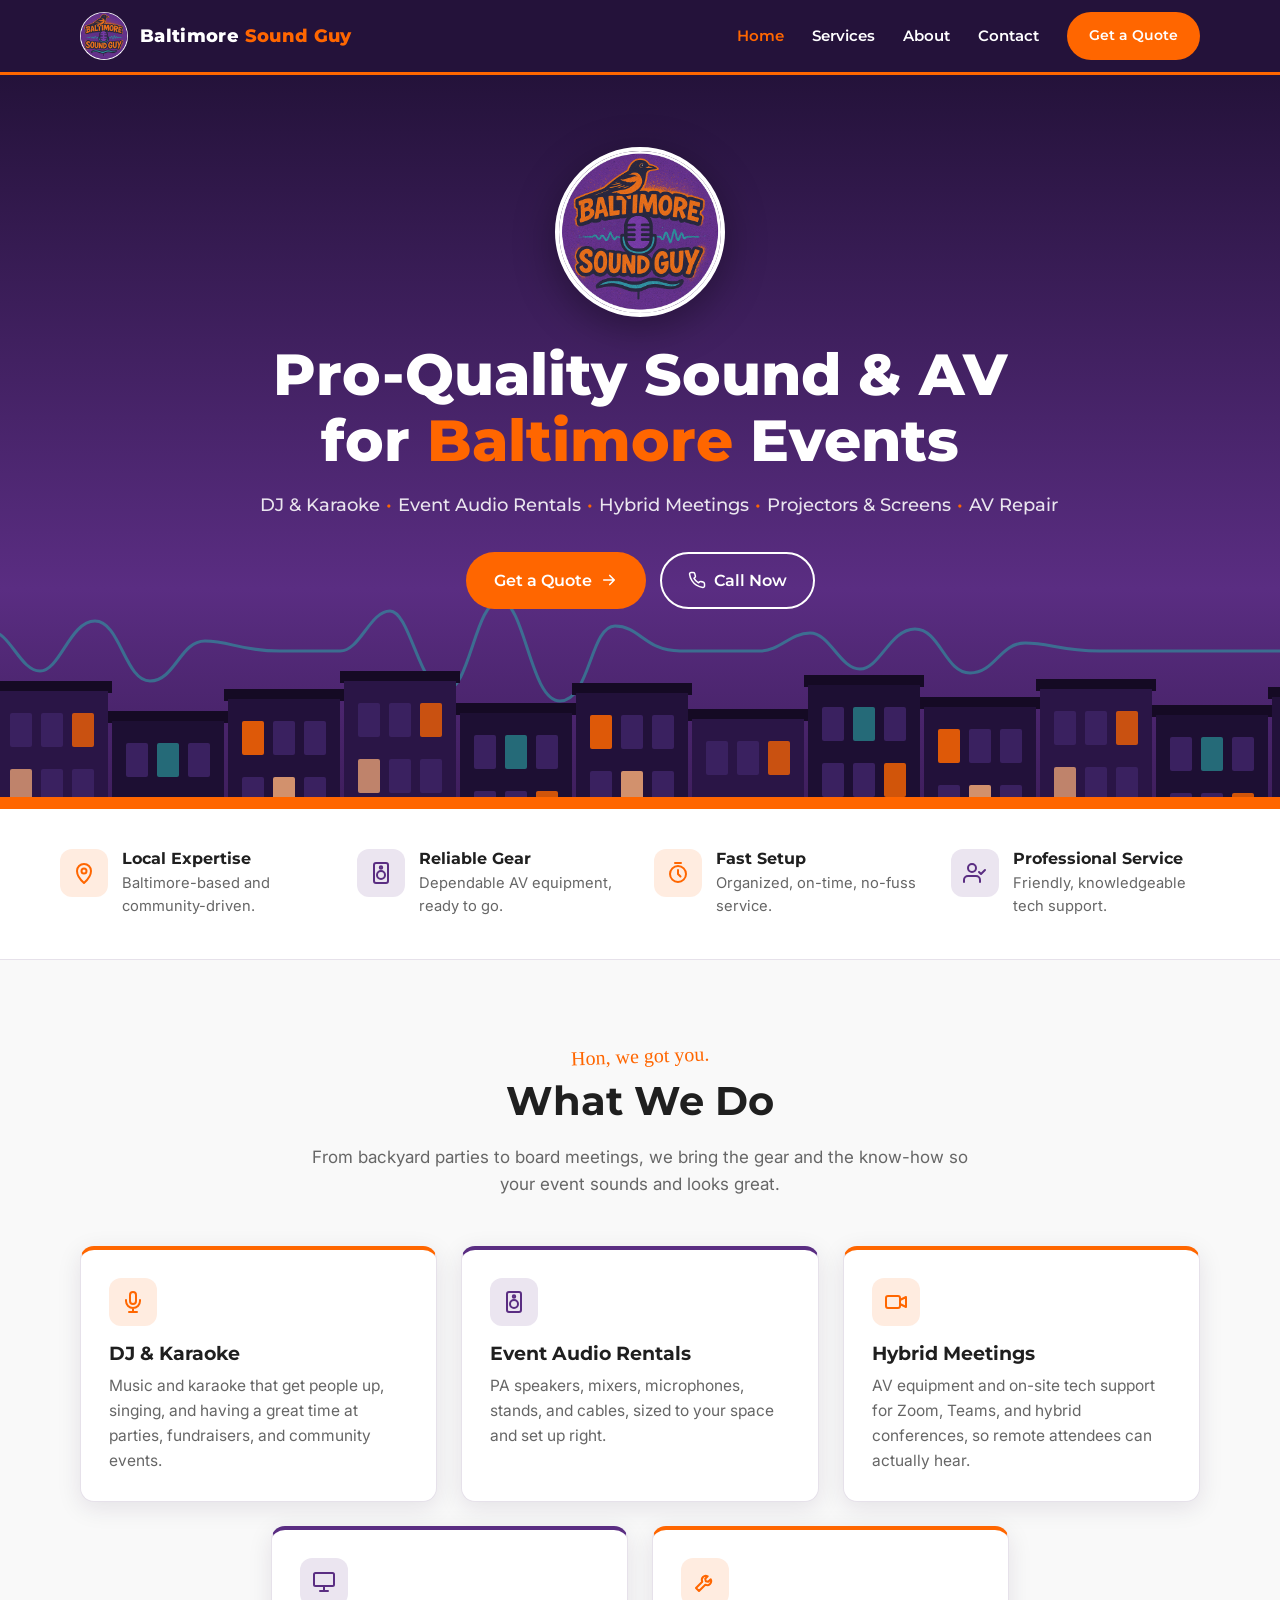
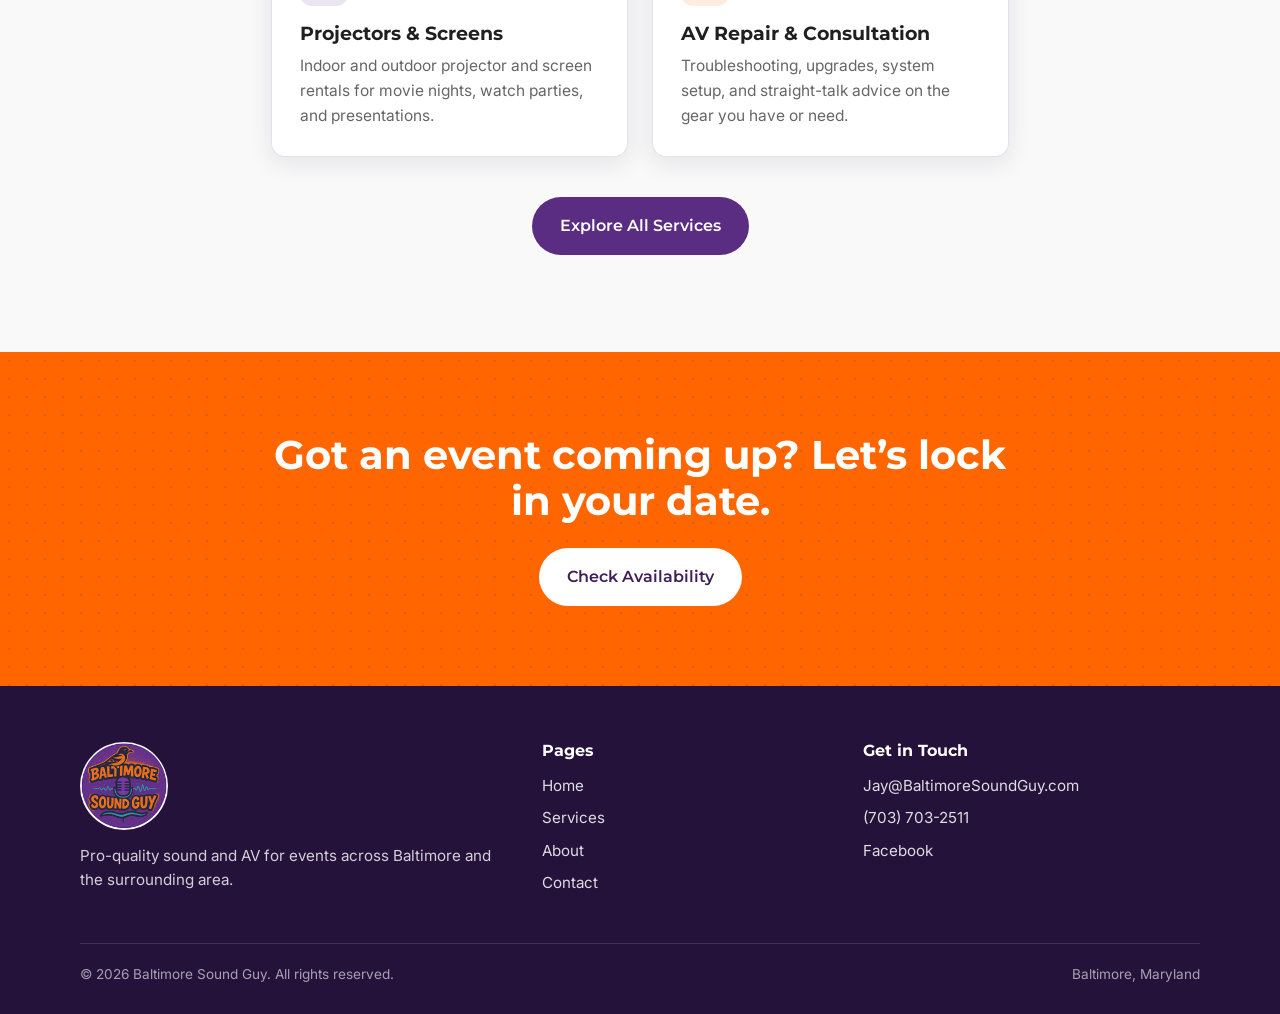
==== commit 08d5b73c: "Add About page" ====
--- a/index.html
+++ b/index.html
@@ -5,6 +5,7 @@
   <meta name="viewport" content="width=device-width, initial-scale=1">
   <title>Baltimore Sound Guy | DJ, Karaoke, Event Audio & AV Rentals in Baltimore</title>
   <meta name="description" content="Pro-quality sound and AV for Baltimore events: DJ and karaoke, PA and event audio rentals, hybrid meeting support, projector and screen rentals, and AV repair.">
+  <link rel="canonical" href="https://baltimoresoundguy.com/">
   <link rel="icon" href="assets/images/favicon-64.png">
   <meta property="og:title" content="Baltimore Sound Guy">
   <meta property="og:description" content="Pro-quality sound and AV for Baltimore events.">
@@ -12,7 +13,7 @@
   <link rel="preconnect" href="https://fonts.googleapis.com">
   <link rel="preconnect" href="https://fonts.gstatic.com" crossorigin>
   <link href="https://fonts.googleapis.com/css2?family=Inter:wght@400;500;600&family=Montserrat:wght@500;600;700;800&family=Permanent+Marker&display=swap" rel="stylesheet">
-  <link rel="stylesheet" href="assets/css/styles.css">
+  <link rel="stylesheet" href="assets/css/styles.css?v=3">
 </head>
 <body>
   <a class="skip-link" href="#main">Skip to content</a>
@@ -29,6 +30,7 @@
       <ul class="nav-links" id="nav-links">
         <li><a href="index.html" aria-current="page">Home</a></li>
         <li><a href="services.html">Services</a></li>
+        <li><a href="about.html">About</a></li>
         <li><a href="contact.html">Contact</a></li>
         <li><a class="btn btn--orange" href="contact.html">Get a Quote</a></li>
       </ul>
@@ -241,6 +243,7 @@
           <ul>
             <li><a href="index.html">Home</a></li>
             <li><a href="services.html">Services</a></li>
+            <li><a href="about.html">About</a></li>
             <li><a href="contact.html">Contact</a></li>
           </ul>
         </div>
@@ -260,6 +263,6 @@
     </div>
   </footer>
 
-  <script src="assets/js/main.js"></script>
+  <script src="assets/js/main.js?v=2"></script>
 </body>
 </html>
--- a/assets/css/styles.css
+++ b/assets/css/styles.css
@@ -393,6 +393,52 @@
   .service-detail { grid-template-columns: 1fr; padding: 24px; }
 }
 
+/* ---------- About page ---------- */
+
+.story {
+  max-width: 760px;
+  margin: 0 auto;
+  font-size: 1.08rem;
+}
+.story p { margin-bottom: 1.2em; }
+.story .lead {
+  font-family: var(--font-head);
+  font-weight: 600;
+  font-size: clamp(1.25rem, 2.6vw, 1.5rem);
+  line-height: 1.4;
+  color: var(--purple-dark);
+}
+
+.timeline {
+  list-style: none;
+  margin: 40px 0 0;
+  padding: 0 0 0 28px;
+  border-left: 3px solid var(--line);
+}
+.timeline li { position: relative; margin-bottom: 28px; }
+.timeline li::before {
+  content: "";
+  position: absolute;
+  left: -37px;
+  top: 4px;
+  width: 16px;
+  height: 16px;
+  border-radius: 50%;
+  background: var(--orange);
+  border: 3px solid var(--offwhite);
+}
+.timeline li:nth-child(even)::before { background: var(--purple); }
+.timeline h3 { margin-bottom: 4px; }
+.timeline p { color: var(--gray); margin: 0; }
+
+.values {
+  display: grid;
+  grid-template-columns: repeat(3, minmax(0, 1fr));
+  gap: 24px;
+}
+.values .card { grid-column: auto; }
+@media (max-width: 860px) { .values { grid-template-columns: minmax(0, 1fr); } }
+
 /* ---------- Contact page ---------- */
 
 .contact-grid {
@@ -452,6 +498,7 @@
 @media (max-width: 520px) { .checks { grid-template-columns: 1fr; } }
 
 .form-note { font-size: 0.88rem; color: var(--gray); margin-top: 12px; }
+.hp { position: absolute; left: -9999px; }
 .form-status { margin-top: 14px; font-weight: 600; }
 .form-status.ok { color: #1B7F4B; }
 .form-status.err { color: #B3261E; }
